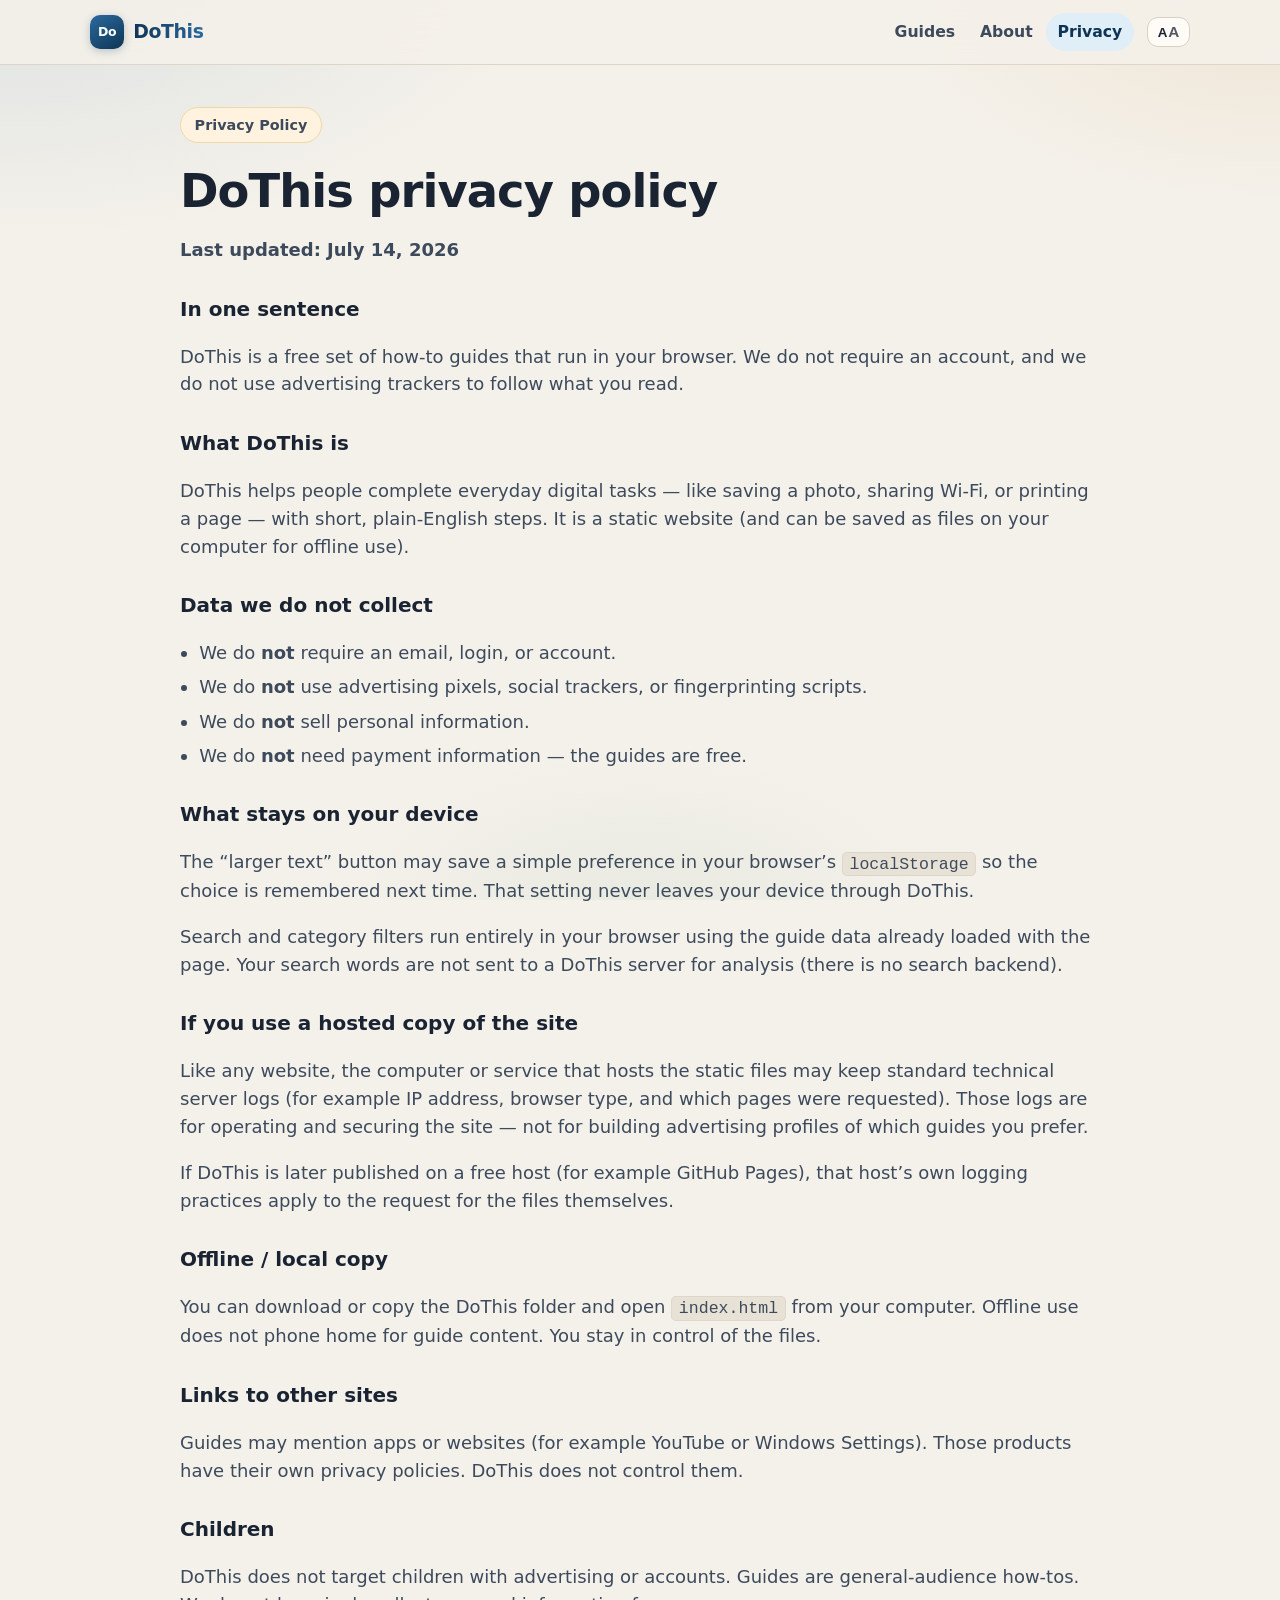
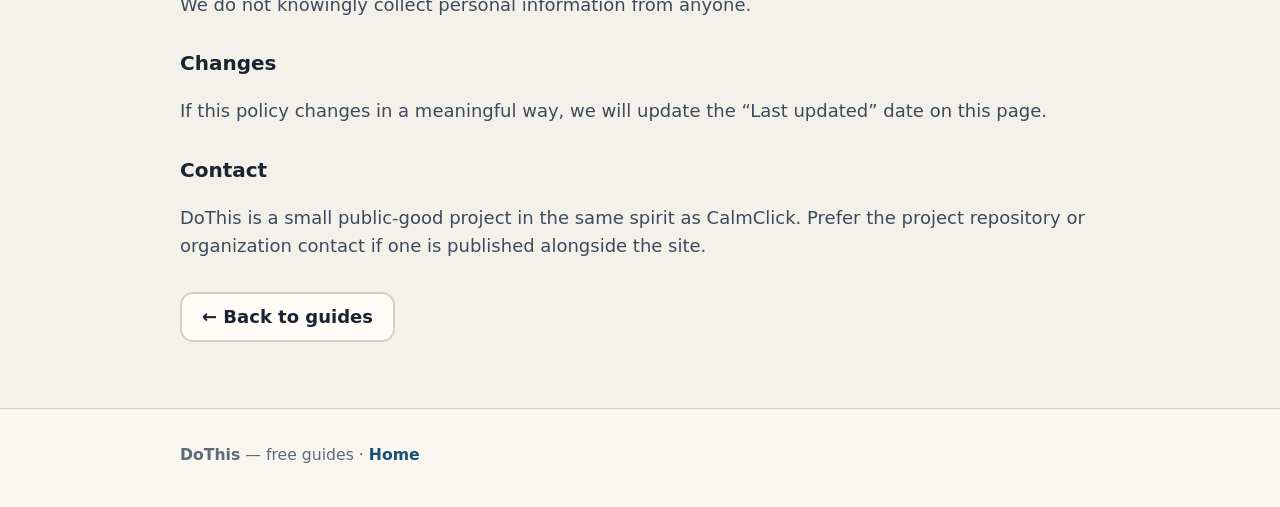
==== privacy.html @ 965942f6 "Launch DoThis: plain-English guides site for GitHub Pages." ====
<!DOCTYPE html>
<html lang="en">
<head>
  <meta charset="UTF-8" />
  <meta name="viewport" content="width=device-width, initial-scale=1" />
  <meta name="description" content="DoThis privacy policy — free plain-English tech guides. No accounts, no ad tracking of your reading." />
  <meta name="theme-color" content="#1a4f7a" />
  <meta name="color-scheme" content="light" />
  <title>Privacy Policy — DoThis</title>
  <link rel="icon" href="data:image/svg+xml,%3Csvg xmlns='http://www.w3.org/2000/svg' viewBox='0 0 64 64'%3E%3Crect width='64' height='64' rx='14' fill='%231a4f7a'/%3E%3Cpath d='M16 22h24M16 32h32M16 42h20' stroke='%23fff3df' stroke-width='5' stroke-linecap='round'/%3E%3Ccircle cx='48' cy='42' r='8' fill='%23c4781a'/%3E%3Cpath d='M45 42l2.2 2.2 4.3-4.8' stroke='%23fff' stroke-width='2.2' fill='none' stroke-linecap='round' stroke-linejoin='round'/%3E%3C/svg%3E" />
  <link rel="stylesheet" href="styles.css" />
</head>
<body>
  <a class="skip-link" href="#main">Skip to main content</a>

  <header class="site-header">
    <div class="wrap-wide header-inner">
      <a class="brand" href="index.html" aria-label="DoThis home">
        <span class="brand-mark" aria-hidden="true">Do</span>
        <span class="brand-text">DoThis</span>
      </a>
      <nav class="nav" aria-label="Primary">
        <a href="index.html#guides" class="nav-keep">Guides</a>
        <a href="index.html#about">About</a>
        <a href="privacy.html" aria-current="page">Privacy</a>
      </nav>
      <button type="button" class="text-size-btn" id="textSizeBtn" aria-pressed="false" title="Make text larger">
        A<span class="text-size-plus">A</span>
      </button>
    </div>
  </header>

  <main id="main" class="legal-page">
    <div class="wrap">
      <p class="eyebrow">Privacy Policy</p>
      <h1>DoThis privacy policy</h1>
      <p class="section-sub">Last updated: July 14, 2026</p>

      <h2>In one sentence</h2>
      <p>
        DoThis is a free set of how‑to guides that run in your browser.
        We do not require an account, and we do not use advertising trackers to follow what you read.
      </p>

      <h2>What DoThis is</h2>
      <p>
        DoThis helps people complete everyday digital tasks — like saving a photo, sharing Wi‑Fi,
        or printing a page — with short, plain‑English steps. It is a static website (and can be
        saved as files on your computer for offline use).
      </p>

      <h2>Data we do not collect</h2>
      <ul class="privacy-list">
        <li>We do <strong>not</strong> require an email, login, or account.</li>
        <li>We do <strong>not</strong> use advertising pixels, social trackers, or fingerprinting scripts.</li>
        <li>We do <strong>not</strong> sell personal information.</li>
        <li>We do <strong>not</strong> need payment information — the guides are free.</li>
      </ul>

      <h2>What stays on your device</h2>
      <p>
        The “larger text” button may save a simple preference in your browser’s
        <code>localStorage</code> so the choice is remembered next time. That setting never
        leaves your device through DoThis.
      </p>
      <p>
        Search and category filters run entirely in your browser using the guide data already
        loaded with the page. Your search words are not sent to a DoThis server for analysis
        (there is no search backend).
      </p>

      <h2>If you use a hosted copy of the site</h2>
      <p>
        Like any website, the computer or service that hosts the static files may keep standard
        technical server logs (for example IP address, browser type, and which pages were requested).
        Those logs are for operating and securing the site — not for building advertising profiles
        of which guides you prefer.
      </p>
      <p>
        If DoThis is later published on a free host (for example GitHub Pages), that host’s own
        logging practices apply to the request for the files themselves.
      </p>

      <h2>Offline / local copy</h2>
      <p>
        You can download or copy the DoThis folder and open <code>index.html</code> from your
        computer. Offline use does not phone home for guide content. You stay in control of the files.
      </p>

      <h2>Links to other sites</h2>
      <p>
        Guides may mention apps or websites (for example YouTube or Windows Settings). Those
        products have their own privacy policies. DoThis does not control them.
      </p>

      <h2>Children</h2>
      <p>
        DoThis does not target children with advertising or accounts. Guides are general‑audience
        how‑tos. We do not knowingly collect personal information from anyone.
      </p>

      <h2>Changes</h2>
      <p>
        If this policy changes in a meaningful way, we will update the “Last updated” date on this page.
      </p>

      <h2>Contact</h2>
      <p>
        DoThis is a small public‑good project in the same spirit as CalmClick.
        Prefer the project repository or organization contact if one is published alongside the site.
      </p>

      <p style="margin-top: 2rem">
        <a class="btn btn-secondary" href="index.html">← Back to guides</a>
      </p>
    </div>
  </main>

  <footer class="site-footer">
    <div class="wrap">
      <p><strong>DoThis</strong> — free guides · <a href="index.html">Home</a></p>
    </div>
  </footer>

  <script src="config.js"></script>
  <script src="app.js"></script>
</body>
</html>
---- styles.css ----
/* DoThis — warm, patient, high-contrast guides for everyone */

:root {
  --bg: #f4f1ea;
  --bg-soft: #e8e2d6;
  --surface: #fffcf7;
  --ink: #1a2332;
  --ink-soft: #3d4a5c;
  --muted: #5c6b7a;
  --line: #d8d0c2;
  --brand: #1a4f7a;
  --brand-mid: #2a6a9e;
  --brand-dark: #0f3554;
  --brand-soft: #e0eef8;
  --accent: #c4781a;
  --accent-deep: #8a5210;
  --accent-soft: #fff3df;
  --safe: #1b6b3a;
  --safe-bg: #e6f5eb;
  --safe-line: #b5dfc4;
  --radius: 18px;
  --radius-sm: 12px;
  --shadow: 0 12px 36px rgba(26, 35, 50, 0.07);
  --shadow-sm: 0 4px 14px rgba(26, 35, 50, 0.05);
  --font: "Segoe UI", system-ui, -apple-system, Roboto, "Helvetica Neue", Arial, sans-serif;
  --fs-base: 1.125rem;
  --fs-lead: 1.32rem;
  --fs-h1: clamp(2.05rem, 4.2vw, 2.9rem);
  --fs-h2: clamp(1.45rem, 2.5vw, 1.95rem);
  --space: clamp(1rem, 3vw, 1.75rem);
  --max: 920px;
  --max-wide: 1100px;
  --header-h: 4rem;
}

* {
  box-sizing: border-box;
}

html {
  scroll-behavior: smooth;
}

body {
  margin: 0;
  font-family: var(--font);
  font-size: var(--fs-base);
  line-height: 1.55;
  color: var(--ink);
  background-color: var(--bg);
  background-image:
    radial-gradient(1000px 520px at 0% -5%, rgba(42, 106, 158, 0.12) 0%, transparent 55%),
    radial-gradient(800px 420px at 100% 0%, rgba(196, 120, 26, 0.11) 0%, transparent 48%),
    radial-gradient(600px 300px at 50% 100%, rgba(27, 107, 58, 0.05) 0%, transparent 50%);
  background-attachment: fixed;
  min-height: 100vh;
}

body.text-large {
  --fs-base: 1.3rem;
  --fs-lead: 1.48rem;
  --fs-h1: clamp(2.3rem, 4.5vw, 3.2rem);
  --fs-h2: clamp(1.65rem, 3vw, 2.2rem);
}

::selection {
  background: var(--brand-soft);
  color: var(--brand-dark);
}

.skip-link {
  position: absolute;
  left: -9999px;
  top: 0.5rem;
  background: var(--brand);
  color: #fff;
  padding: 0.6rem 1rem;
  border-radius: 8px;
  z-index: 100;
  text-decoration: none;
  font-weight: 700;
}

.skip-link:focus {
  left: 0.5rem;
}

.wrap {
  width: min(100% - 2rem, var(--max));
  margin-inline: auto;
}

.wrap-wide {
  width: min(100% - 2rem, var(--max-wide));
  margin-inline: auto;
}

/* ——— Header ——— */
.site-header {
  position: sticky;
  top: 0;
  z-index: 50;
  backdrop-filter: blur(14px) saturate(1.2);
  background: rgba(244, 241, 234, 0.88);
  border-bottom: 1px solid rgba(216, 208, 194, 0.85);
}

.header-inner {
  display: flex;
  align-items: center;
  gap: 0.85rem;
  min-height: var(--header-h);
}

.brand {
  display: inline-flex;
  align-items: center;
  gap: 0.55rem;
  text-decoration: none;
  color: var(--ink);
  font-weight: 750;
  font-size: 1.18rem;
  letter-spacing: -0.02em;
}

.brand:hover .brand-mark {
  transform: scale(1.05);
}

.brand-mark {
  display: grid;
  place-items: center;
  width: 2.15rem;
  height: 2.15rem;
  border-radius: 10px;
  background: linear-gradient(145deg, var(--brand-mid) 0%, var(--brand-dark) 100%);
  color: #fff;
  font-size: 0.78rem;
  font-weight: 800;
  letter-spacing: -0.02em;
  box-shadow: 0 2px 8px rgba(15, 53, 84, 0.25);
  transition: transform 0.15s ease;
}

.brand-text {
  background: linear-gradient(90deg, var(--brand-dark), var(--brand-mid));
  -webkit-background-clip: text;
  background-clip: text;
  color: transparent;
}

.nav {
  display: flex;
  flex-wrap: wrap;
  gap: 0.2rem 0.15rem;
  margin-left: auto;
  align-items: center;
}

.nav a {
  color: var(--ink-soft);
  text-decoration: none;
  font-weight: 650;
  font-size: 0.98rem;
  padding: 0.4rem 0.7rem;
  border-radius: 999px;
  transition: background 0.12s, color 0.12s;
}

.nav a:hover,
.nav a:focus-visible {
  color: var(--brand-dark);
  background: var(--brand-soft);
  outline: none;
}

.nav a[aria-current="page"] {
  color: var(--brand-dark);
  background: var(--brand-soft);
}

.text-size-btn {
  border: 1.5px solid var(--line);
  background: var(--surface);
  color: var(--ink);
  border-radius: 11px;
  padding: 0.4rem 0.6rem;
  font-weight: 700;
  cursor: pointer;
  line-height: 1;
  flex-shrink: 0;
  transition: background 0.12s, border-color 0.12s, box-shadow 0.12s;
}

.text-size-btn:hover {
  border-color: #b0c4d8;
  box-shadow: var(--shadow-sm);
}

.text-size-btn .text-size-plus {
  font-size: 1.15em;
  margin-left: 1px;
  opacity: 0.75;
}

.text-size-btn[aria-pressed="true"] {
  background: var(--brand-soft);
  border-color: #9bbad4;
  color: var(--brand-dark);
}

/* ——— Hero ——— */
.hero {
  padding: calc(var(--space) * 1.85) 0 calc(var(--space) * 0.85);
}

.hero-inner {
  display: grid;
  gap: 1.75rem;
  align-items: center;
}

@media (min-width: 880px) {
  .hero-inner {
    grid-template-columns: 1.35fr 0.9fr;
    gap: 2.5rem;
  }
}

.eyebrow {
  display: inline-flex;
  align-items: center;
  gap: 0.4rem;
  margin: 0 0 0.85rem;
  padding: 0.35rem 0.85rem;
  border-radius: 999px;
  background: var(--accent-soft);
  color: var(--accent-deep);
  font-weight: 750;
  font-size: 0.9rem;
  border: 1px solid #efd8a8;
}

.hero h1 {
  margin: 0 0 0.85rem;
  font-size: var(--fs-h1);
  line-height: 1.12;
  letter-spacing: -0.025em;
  color: var(--ink);
}

.hero h1 .accent-line {
  color: var(--brand);
}

.lede {
  margin: 0 0 1.35rem;
  font-size: var(--fs-lead);
  color: var(--ink-soft);
  max-width: 36em;
}

.hero-actions {
  display: flex;
  flex-wrap: wrap;
  gap: 0.65rem;
  margin-bottom: 1.25rem;
}

.trust-row {
  display: flex;
  flex-wrap: wrap;
  gap: 0.55rem 1.15rem;
  list-style: none;
  margin: 0;
  padding: 0;
  color: var(--muted);
  font-weight: 650;
  font-size: 0.96rem;
}

.trust-row li {
  display: inline-flex;
  align-items: center;
  gap: 0.35rem;
}

.trust-row li::before {
  content: "";
  width: 1.05rem;
  height: 1.05rem;
  border-radius: 50%;
  background: var(--safe-bg);
  border: 1.5px solid var(--safe-line);
  background-image: url("data:image/svg+xml,%3Csvg xmlns='http://www.w3.org/2000/svg' viewBox='0 0 16 16'%3E%3Cpath d='M3.5 8.5l3 3 6-7' fill='none' stroke='%231b6b3a' stroke-width='2' stroke-linecap='round' stroke-linejoin='round'/%3E%3C/svg%3E");
  background-size: 12px;
  background-repeat: no-repeat;
  background-position: center;
  flex-shrink: 0;
}

/* Hero visual card */
.hero-card {
  background: var(--surface);
  border: 1px solid var(--line);
  border-radius: calc(var(--radius) + 4px);
  padding: 1.25rem 1.3rem 1.35rem;
  box-shadow: var(--shadow);
  position: relative;
  overflow: hidden;
}

.hero-card::before {
  content: "";
  position: absolute;
  inset: 0 0 auto 0;
  height: 4px;
  background: linear-gradient(90deg, var(--brand-mid), var(--accent));
}

.hero-card-label {
  margin: 0 0 0.75rem;
  font-size: 0.85rem;
  font-weight: 750;
  text-transform: uppercase;
  letter-spacing: 0.06em;
  color: var(--muted);
}

.hero-sample {
  display: flex;
  flex-direction: column;
  gap: 0.55rem;
}

.hero-sample-step {
  display: flex;
  gap: 0.75rem;
  align-items: flex-start;
  padding: 0.65rem 0.75rem;
  background: var(--bg);
  border-radius: var(--radius-sm);
  border: 1px solid rgba(216, 208, 194, 0.7);
}

.hero-sample-num {
  width: 1.75rem;
  height: 1.75rem;
  border-radius: 50%;
  background: var(--brand-soft);
  color: var(--brand-dark);
  font-weight: 800;
  font-size: 0.9rem;
  display: grid;
  place-items: center;
  flex-shrink: 0;
}

.hero-sample-step p {
  margin: 0;
  font-size: 0.98rem;
  color: var(--ink-soft);
  line-height: 1.4;
}

.hero-sample-done {
  margin-top: 0.35rem;
  padding: 0.7rem 0.85rem;
  background: var(--safe-bg);
  border: 1px solid var(--safe-line);
  border-radius: var(--radius-sm);
  font-size: 0.95rem;
  color: var(--ink);
}

.hero-sample-done strong {
  color: var(--safe);
}

/* ——— Search ——— */
.search-panel {
  padding: 0 0 var(--space);
}

.search-box {
  display: flex;
  flex-direction: column;
  gap: 0.55rem;
  background: var(--surface);
  border: 1px solid var(--line);
  border-radius: calc(var(--radius) + 2px);
  padding: 1.15rem 1.25rem 1.25rem;
  box-shadow: var(--shadow);
}

.search-box label {
  font-weight: 750;
  color: var(--ink);
  font-size: 1.05rem;
}

.search-field {
  position: relative;
}

.search-field .search-icon {
  position: absolute;
  left: 0.95rem;
  top: 50%;
  transform: translateY(-50%);
  width: 1.25rem;
  height: 1.25rem;
  opacity: 0.45;
  pointer-events: none;
}

.search-box input[type="search"] {
  width: 100%;
  font: inherit;
  font-size: 1.15rem;
  padding: 0.85rem 1rem 0.85rem 2.75rem;
  border: 2px solid var(--line);
  border-radius: var(--radius-sm);
  color: var(--ink);
  background: #fff;
  transition: border-color 0.12s, box-shadow 0.12s;
}

.search-box input[type="search"]::placeholder {
  color: #8a97a6;
}

.search-box input[type="search"]:focus {
  outline: none;
  border-color: var(--brand-mid);
  box-shadow: 0 0 0 4px var(--brand-soft);
}

.search-hint {
  margin: 0;
  color: var(--muted);
  font-size: 0.95rem;
}

/* Categories */
.cat-row {
  display: flex;
  flex-wrap: wrap;
  gap: 0.45rem;
  margin: 0.65rem 0 0;
  padding: 0;
  list-style: none;
}

.cat-btn {
  font: inherit;
  font-weight: 650;
  font-size: 0.95rem;
  padding: 0.5rem 0.95rem;
  border-radius: 999px;
  border: 1.5px solid var(--line);
  background: #fff;
  color: var(--ink-soft);
  cursor: pointer;
  transition: background 0.12s, border-color 0.12s, color 0.12s, box-shadow 0.12s;
}

.cat-btn:hover,
.cat-btn:focus-visible {
  border-color: var(--brand-mid);
  color: var(--brand-dark);
  outline: none;
  box-shadow: var(--shadow-sm);
}

.cat-btn[aria-pressed="true"] {
  background: var(--brand);
  border-color: var(--brand);
  color: #fff;
  box-shadow: 0 2px 10px rgba(26, 79, 122, 0.28);
}

/* ——— Guide cards ——— */
.guides-section {
  padding: 0.25rem 0 calc(var(--space) * 2.2);
}

.section-head {
  display: flex;
  flex-wrap: wrap;
  align-items: baseline;
  justify-content: space-between;
  gap: 0.5rem 1rem;
  margin-bottom: 1.15rem;
}

.guides-section h2 {
  margin: 0;
  font-size: var(--fs-h2);
  letter-spacing: -0.02em;
}

.section-sub {
  margin: 0;
  color: var(--muted);
  font-weight: 600;
}

.guide-grid {
  display: grid;
  grid-template-columns: repeat(auto-fill, minmax(270px, 1fr));
  gap: 1rem;
}

.guide-card {
  display: flex;
  flex-direction: column;
  gap: 0.5rem;
  background: var(--surface);
  border: 1px solid var(--line);
  border-radius: var(--radius);
  padding: 1.2rem 1.25rem 1.15rem;
  text-decoration: none;
  color: inherit;
  box-shadow: var(--shadow-sm);
  transition: border-color 0.15s, box-shadow 0.15s, transform 0.15s;
  min-height: 100%;
  position: relative;
  overflow: hidden;
}

.guide-card::before {
  content: "";
  position: absolute;
  left: 0;
  top: 0;
  bottom: 0;
  width: 4px;
  background: var(--card-accent, var(--brand-mid));
  opacity: 0.85;
}

.guide-card[data-category="computer"] { --card-accent: #2a6a9e; }
.guide-card[data-category="phone"] { --card-accent: #5b4d9a; }
.guide-card[data-category="web"] { --card-accent: #1a8a6e; }
.guide-card[data-category="email"] { --card-accent: #c4781a; }
.guide-card[data-category="home"] { --card-accent: #b54d5a; }

.guide-card:hover,
.guide-card:focus-visible {
  border-color: #b5c9dc;
  box-shadow: var(--shadow);
  transform: translateY(-3px);
  outline: none;
}

.guide-card-top {
  display: flex;
  align-items: center;
  justify-content: space-between;
  gap: 0.5rem;
  margin-bottom: 0.15rem;
}

.guide-card-icon {
  width: 2.4rem;
  height: 2.4rem;
  border-radius: 12px;
  display: grid;
  place-items: center;
  font-size: 1.2rem;
  background: var(--bg);
  border: 1px solid rgba(216, 208, 194, 0.8);
}

.guide-card-arrow {
  color: var(--brand-mid);
  font-weight: 700;
  font-size: 1.1rem;
  opacity: 0;
  transform: translateX(-4px);
  transition: opacity 0.15s, transform 0.15s;
}

.guide-card:hover .guide-card-arrow,
.guide-card:focus-visible .guide-card-arrow {
  opacity: 1;
  transform: translateX(0);
}

.guide-card h3 {
  margin: 0;
  font-size: 1.12rem;
  line-height: 1.3;
  color: var(--brand-dark);
  letter-spacing: -0.015em;
}

.guide-card p {
  margin: 0;
  color: var(--ink-soft);
  flex: 1;
  font-size: 0.98rem;
}

.meta-row {
  display: flex;
  flex-wrap: wrap;
  gap: 0.35rem;
  margin-top: 0.4rem;
}

.meta-pill {
  display: inline-block;
  padding: 0.22rem 0.55rem;
  border-radius: 999px;
  background: var(--bg-soft);
  color: var(--muted);
  font-size: 0.82rem;
  font-weight: 700;
}

.meta-pill.time {
  background: var(--brand-soft);
  color: var(--brand-dark);
}

.empty-state {
  grid-column: 1 / -1;
  background: var(--surface);
  border: 1.5px dashed var(--line);
  border-radius: var(--radius);
  padding: 2.25rem 1.35rem;
  text-align: center;
  color: var(--ink-soft);
}

.empty-state strong {
  display: block;
  color: var(--ink);
  margin-bottom: 0.35rem;
  font-size: 1.15rem;
}

/* ——— How it works strip ——— */
.how-strip {
  padding: calc(var(--space) * 1.4) 0;
  border-top: 1px solid var(--line);
  border-bottom: 1px solid var(--line);
  background: rgba(255, 252, 247, 0.65);
}

.how-strip h2 {
  margin: 0 0 1rem;
  font-size: var(--fs-h2);
  letter-spacing: -0.02em;
}

.how-grid {
  display: grid;
  grid-template-columns: repeat(auto-fit, minmax(200px, 1fr));
  gap: 1rem;
  margin: 0;
  padding: 0;
  list-style: none;
  counter-reset: how;
}

.how-grid li {
  background: var(--surface);
  border: 1px solid var(--line);
  border-radius: var(--radius);
  padding: 1.1rem 1.15rem 1.15rem;
  counter-increment: how;
  box-shadow: var(--shadow-sm);
}

.how-grid li::before {
  content: "Step " counter(how);
  display: block;
  font-size: 0.82rem;
  font-weight: 800;
  text-transform: uppercase;
  letter-spacing: 0.05em;
  color: var(--brand-mid);
  margin-bottom: 0.4rem;
}

.how-grid strong {
  display: block;
  margin-bottom: 0.3rem;
  color: var(--ink);
  font-size: 1.05rem;
}

.how-grid span {
  color: var(--ink-soft);
  font-size: 0.98rem;
}

/* ——— Values ——— */
.values {
  padding: calc(var(--space) * 1.5) 0;
  background:
    linear-gradient(160deg, var(--brand-dark) 0%, #163a5c 55%, #1a4a3a 100%);
  color: #e8eef5;
}

.values h2 {
  margin: 0 0 0.35rem;
  font-size: var(--fs-h2);
  color: #fff;
  letter-spacing: -0.02em;
}

.values-intro {
  margin: 0 0 1.15rem;
  color: #b8c9db;
  max-width: 36em;
}

.values-grid {
  display: grid;
  grid-template-columns: repeat(auto-fit, minmax(200px, 1fr));
  gap: 0.85rem;
  margin: 0;
  padding: 0;
  list-style: none;
}

.values-grid li {
  background: rgba(255, 255, 255, 0.07);
  border: 1px solid rgba(255, 255, 255, 0.1);
  border-radius: var(--radius-sm);
  padding: 1.05rem 1.1rem;
  backdrop-filter: blur(4px);
}

.values-grid strong {
  display: block;
  color: #fff;
  margin-bottom: 0.3rem;
  font-size: 1.05rem;
}

.values-grid span {
  color: #c5d3e3;
  font-size: 0.97rem;
}

/* ——— Get offline ——— */
.get-section {
  padding: calc(var(--space) * 1.6) 0;
}

.get-card {
  display: grid;
  gap: 1.25rem;
  background: var(--surface);
  border: 1px solid var(--line);
  border-radius: calc(var(--radius) + 2px);
  padding: 1.4rem 1.45rem;
  box-shadow: var(--shadow);
  align-items: center;
}

@media (min-width: 720px) {
  .get-card {
    grid-template-columns: 1fr auto;
  }
}

.get-card h2 {
  margin: 0 0 0.4rem;
  font-size: var(--fs-h2);
  letter-spacing: -0.02em;
}

.get-card p {
  margin: 0;
  color: var(--ink-soft);
  max-width: 38em;
}

.get-card .get-actions {
  display: flex;
  flex-direction: column;
  gap: 0.5rem;
  align-items: stretch;
}

.get-card .get-note {
  font-size: 0.9rem;
  color: var(--muted);
  text-align: center;
}

/* ——— Footer ——— */
.site-footer {
  padding: 1.75rem 0 2.25rem;
  border-top: 1px solid var(--line);
  color: var(--muted);
  font-size: 0.98rem;
  background: rgba(255, 252, 247, 0.5);
}

.site-footer a {
  color: var(--brand);
  font-weight: 650;
  text-decoration: none;
}

.site-footer a:hover {
  text-decoration: underline;
  text-underline-offset: 3px;
}

.site-footer p {
  margin: 0.35rem 0;
}

.footer-brand {
  font-weight: 750;
  color: var(--ink-soft);
}

/* ——— Guide page ——— */
.guide-hero {
  padding: calc(var(--space) * 1.35) 0 0.5rem;
}

.back-link {
  display: inline-flex;
  align-items: center;
  gap: 0.35rem;
  color: var(--brand);
  font-weight: 750;
  text-decoration: none;
  margin-bottom: 1.1rem;
  padding: 0.25rem 0;
}

.back-link:hover {
  text-decoration: underline;
  text-underline-offset: 3px;
}

.guide-hero h1 {
  margin: 0 0 0.55rem;
  font-size: var(--fs-h1);
  line-height: 1.12;
  letter-spacing: -0.025em;
}

.guide-summary {
  margin: 0 0 1rem;
  font-size: var(--fs-lead);
  color: var(--ink-soft);
  max-width: 40em;
}

.done-box {
  background: var(--safe-bg);
  border: 1px solid var(--safe-line);
  border-radius: var(--radius);
  padding: 1.05rem 1.2rem;
  margin: 0 0 1.5rem;
  box-shadow: 0 2px 0 rgba(27, 107, 58, 0.06);
}

.done-box strong {
  display: flex;
  align-items: center;
  gap: 0.4rem;
  color: var(--safe);
  margin-bottom: 0.3rem;
  font-size: 1rem;
}

.done-box p {
  margin: 0;
  color: var(--ink);
}

/* Platform tabs */
.platform-tabs {
  display: flex;
  flex-wrap: wrap;
  gap: 0.45rem;
  margin: 0 0 1.15rem;
  padding: 0;
  list-style: none;
}

.platform-tabs button {
  font: inherit;
  font-weight: 700;
  padding: 0.55rem 1.05rem;
  border-radius: 999px;
  border: 2px solid var(--line);
  background: var(--surface);
  color: var(--ink-soft);
  cursor: pointer;
  transition: background 0.12s, border-color 0.12s, color 0.12s, box-shadow 0.12s;
}

.platform-tabs button[aria-selected="true"] {
  background: var(--brand);
  border-color: var(--brand);
  color: #fff;
  box-shadow: 0 2px 10px rgba(26, 79, 122, 0.25);
}

.platform-tabs button:hover:not([aria-selected="true"]) {
  border-color: var(--brand-mid);
  color: var(--brand-dark);
}

/* Steps */
.steps-panel {
  background: var(--surface);
  border: 1px solid var(--line);
  border-radius: calc(var(--radius) + 2px);
  padding: 1.3rem 1.4rem 1.55rem;
  box-shadow: var(--shadow);
  margin-bottom: 1.25rem;
}

.steps-panel h2 {
  margin: 0 0 0.35rem;
  font-size: 1.28rem;
  letter-spacing: -0.015em;
}

.steps-panel .steps-intro {
  margin: 0 0 1rem;
  color: var(--muted);
  font-size: 0.98rem;
}

.step-list {
  margin: 0;
  padding: 0;
  list-style: none;
  counter-reset: step;
}

.step-list li {
  position: relative;
  counter-increment: step;
  padding: 1rem 0.35rem 1rem 3.4rem;
  border-top: 1px solid var(--line);
  color: var(--ink);
  line-height: 1.5;
}

.step-list li:first-child {
  border-top: none;
}

.step-list li::before {
  content: counter(step);
  position: absolute;
  left: 0;
  top: 0.95rem;
  width: 2.35rem;
  height: 2.35rem;
  border-radius: 50%;
  background: linear-gradient(145deg, var(--brand-soft), #cfe0f0);
  color: var(--brand-dark);
  font-weight: 800;
  display: grid;
  place-items: center;
  font-size: 1rem;
  border: 1px solid #b8d0e6;
}

.tips-panel {
  background: var(--accent-soft);
  border: 1px solid #efd4a4;
  border-radius: var(--radius);
  padding: 1.15rem 1.3rem;
  margin-bottom: 1.5rem;
}

.tips-panel h2 {
  margin: 0 0 0.65rem;
  font-size: 1.12rem;
  color: var(--accent-deep);
}

.tips-panel ul {
  margin: 0;
  padding-left: 1.2rem;
  color: var(--ink);
}

.tips-panel li {
  margin: 0.45rem 0;
}

.guide-actions {
  display: flex;
  flex-wrap: wrap;
  gap: 0.65rem;
  margin-bottom: 2.5rem;
}

/* Buttons */
.btn {
  display: inline-flex;
  align-items: center;
  justify-content: center;
  gap: 0.4rem;
  font: inherit;
  font-weight: 750;
  padding: 0.78rem 1.25rem;
  border-radius: 13px;
  border: 2px solid transparent;
  cursor: pointer;
  text-decoration: none;
  line-height: 1.2;
  transition: background 0.12s, border-color 0.12s, color 0.12s, box-shadow 0.12s, transform 0.12s;
}

.btn:active {
  transform: translateY(1px);
}

.btn-primary {
  background: linear-gradient(180deg, var(--brand-mid) 0%, var(--brand) 100%);
  color: #fff;
  box-shadow: 0 2px 10px rgba(26, 79, 122, 0.28);
}

.btn-primary:hover {
  background: var(--brand-dark);
  box-shadow: 0 4px 14px rgba(15, 53, 84, 0.3);
}

.btn-secondary {
  background: var(--surface);
  border-color: var(--line);
  color: var(--ink);
}

.btn-secondary:hover {
  border-color: var(--brand-mid);
  color: var(--brand-dark);
  background: #fff;
}

.btn-ghost {
  background: transparent;
  border-color: var(--line);
  color: var(--ink-soft);
}

.btn-ghost:hover {
  border-color: var(--brand-mid);
  color: var(--brand-dark);
  background: rgba(255, 252, 247, 0.7);
}

.related {
  padding: 0 0 2.75rem;
}

.related h2 {
  margin: 0 0 0.9rem;
  font-size: 1.28rem;
  letter-spacing: -0.015em;
}

/* Privacy / legal */
.legal-page {
  padding: calc(var(--space) * 1.5) 0 3rem;
}

.legal-page h1 {
  margin: 0 0 0.5rem;
  font-size: var(--fs-h1);
  letter-spacing: -0.02em;
}

.legal-page h2 {
  margin: 1.85rem 0 0.5rem;
  font-size: 1.25rem;
}

.legal-page p,
.legal-page li {
  color: var(--ink-soft);
}

.privacy-list {
  padding-left: 1.2rem;
}

.privacy-list li {
  margin: 0.4rem 0;
}

code {
  font-family: ui-monospace, "Cascadia Code", Consolas, monospace;
  font-size: 0.92em;
  background: var(--bg-soft);
  padding: 0.12em 0.4em;
  border-radius: 5px;
  border: 1px solid rgba(216, 208, 194, 0.6);
}

/* Focus visible global */
:focus-visible {
  outline: 3px solid var(--brand-mid);
  outline-offset: 2px;
}

button:focus:not(:focus-visible),
a:focus:not(:focus-visible) {
  outline: none;
}

/* Print */
@media print {
  .site-header,
  .back-link,
  .guide-actions,
  .related,
  .site-footer,
  .text-size-btn,
  .platform-tabs,
  .skip-link,
  .hero-actions,
  .search-panel,
  .how-strip,
  .values,
  .get-section {
    display: none !important;
  }

  body {
    background: #fff;
    font-size: 12pt;
    color: #000;
  }

  .steps-panel,
  .done-box,
  .tips-panel {
    box-shadow: none;
    break-inside: avoid;
  }

  .step-list li {
    break-inside: avoid;
  }

  .guide-hero h1 {
    font-size: 22pt;
  }

  .steps-platform[hidden] {
    display: block !important;
  }

  .steps-platform + .steps-platform {
    margin-top: 1.5rem;
    border-top: 2px solid #ccc;
    padding-top: 1rem;
  }

  .steps-platform h3.print-platform-label {
    display: block !important;
    font-size: 14pt;
    margin: 0 0 0.5rem;
  }
}

.steps-platform h3.print-platform-label {
  display: none;
}

/* Mobile */
@media (max-width: 640px) {
  .nav a {
    padding: 0.35rem 0.5rem;
    font-size: 0.92rem;
  }

  .header-inner {
    gap: 0.4rem;
  }

  .brand-text {
    font-size: 1.05rem;
  }

  .hero {
    padding-top: calc(var(--space) * 1.25);
  }
}
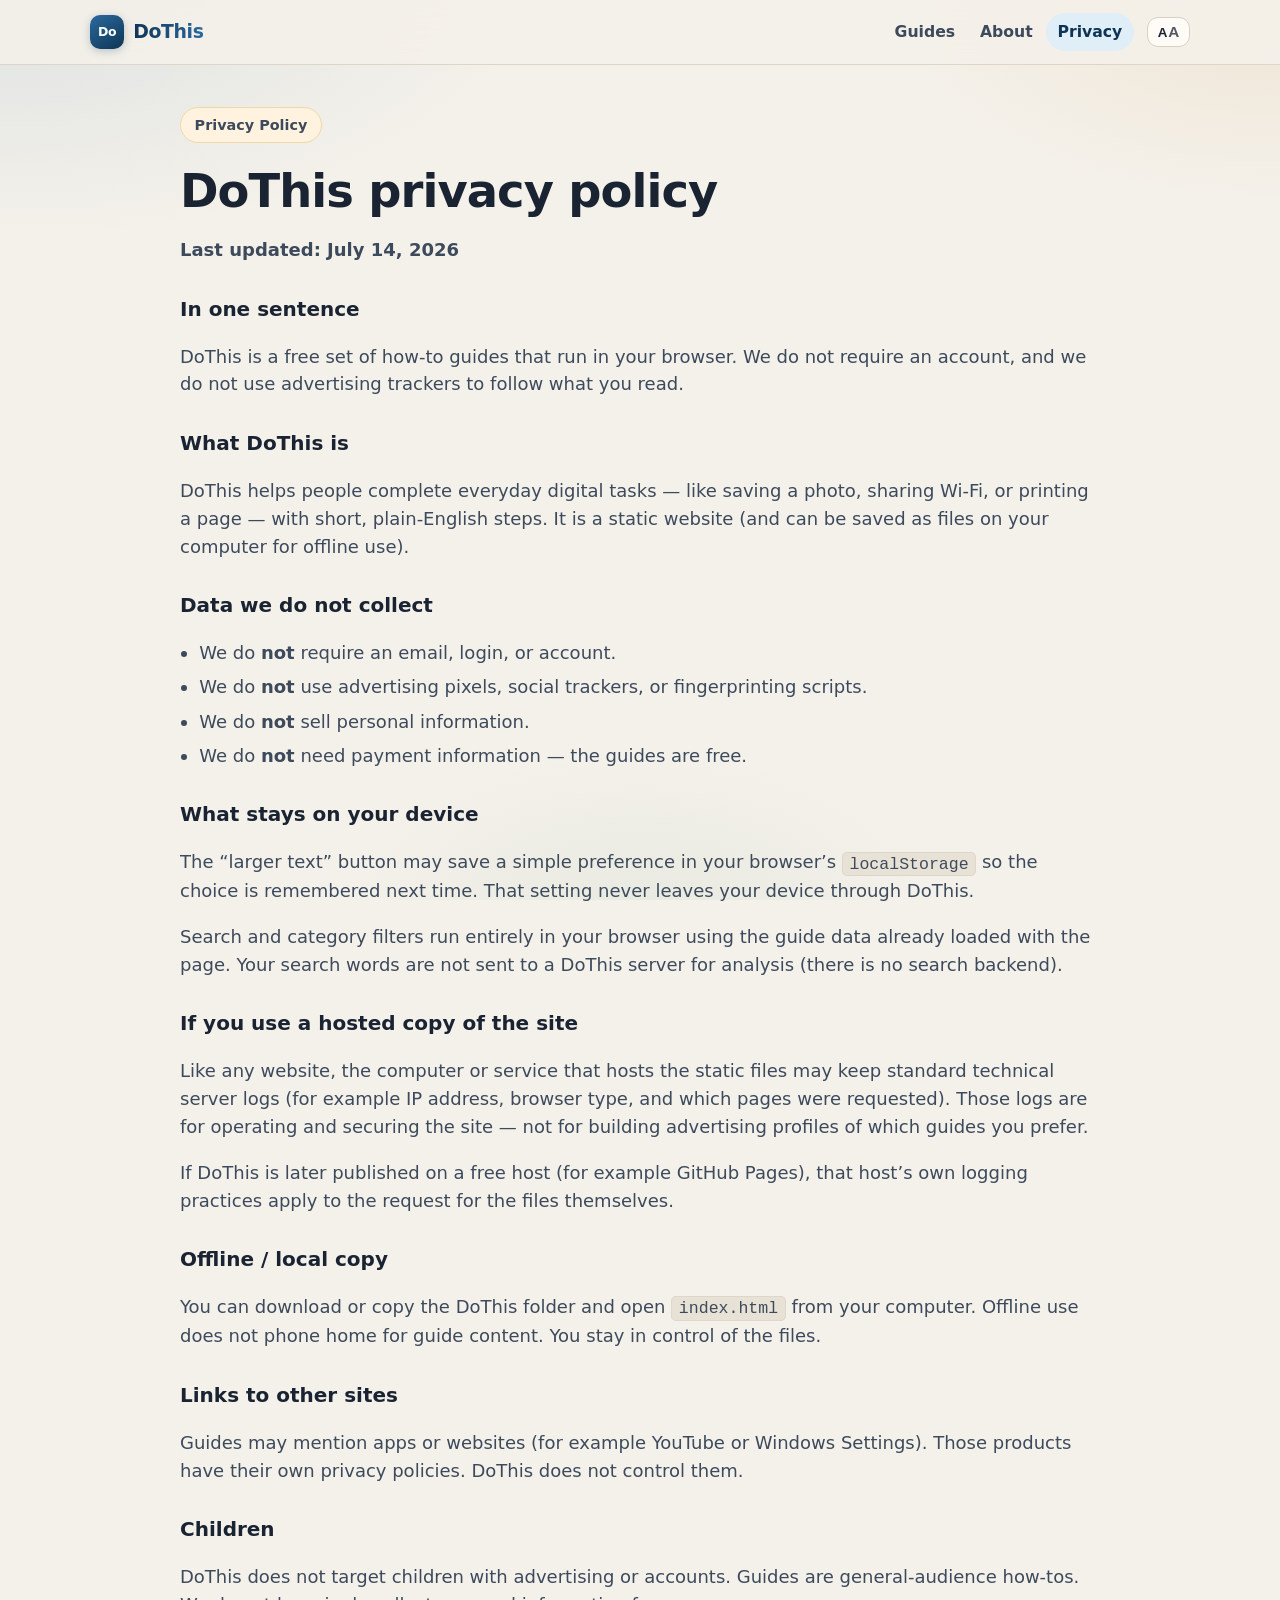
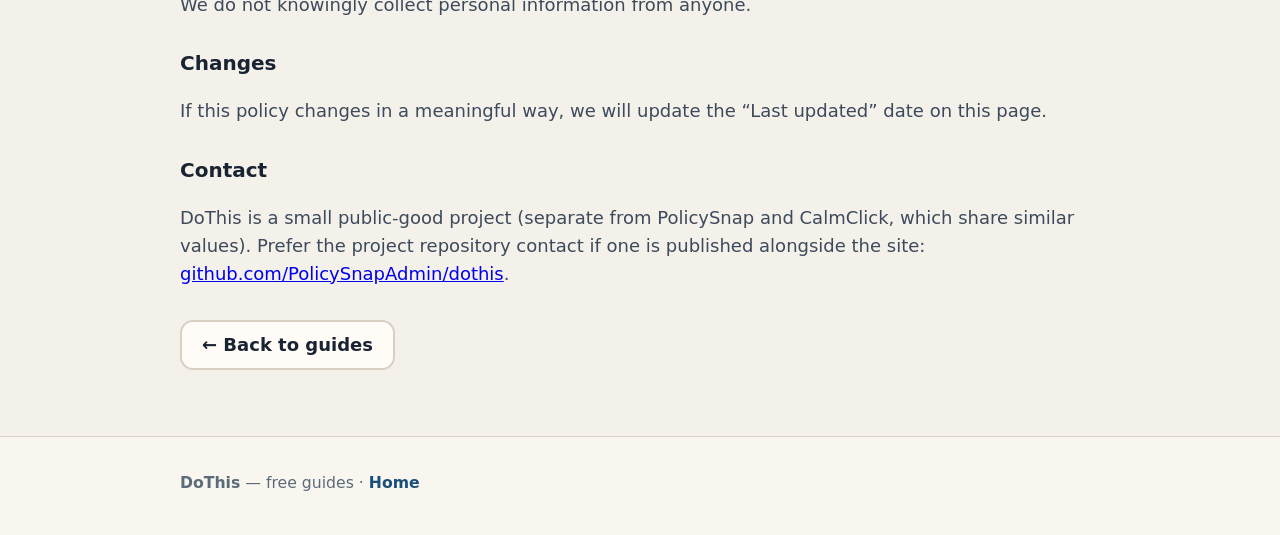
==== commit 0e7ece98: "Move DoThis to its own project under PolicySnapAdmin." ====
--- a/privacy.html
+++ b/privacy.html
@@ -106,8 +106,9 @@
 
       <h2>Contact</h2>
       <p>
-        DoThis is a small public‑good project in the same spirit as CalmClick.
-        Prefer the project repository or organization contact if one is published alongside the site.
+        DoThis is a small public‑good project (separate from PolicySnap and CalmClick, which share similar values).
+        Prefer the project repository contact if one is published alongside the site:
+        <a href="https://github.com/PolicySnapAdmin/dothis">github.com/PolicySnapAdmin/dothis</a>.
       </p>
 
       <p style="margin-top: 2rem">
--- a/styles.css
+++ b/styles.css
@@ -824,6 +824,18 @@
   color: var(--ink-soft);
 }
 
+.footer-sisters {
+  margin-top: 0.65rem !important;
+  padding-top: 0.65rem;
+  border-top: 1px solid var(--line);
+  font-size: 0.95rem;
+}
+
+.footer-sisters span {
+  font-weight: 700;
+  color: var(--ink-soft);
+}
+
 /* ——— Guide page ——— */
 .guide-hero {
   padding: calc(var(--space) * 1.35) 0 0.5rem;
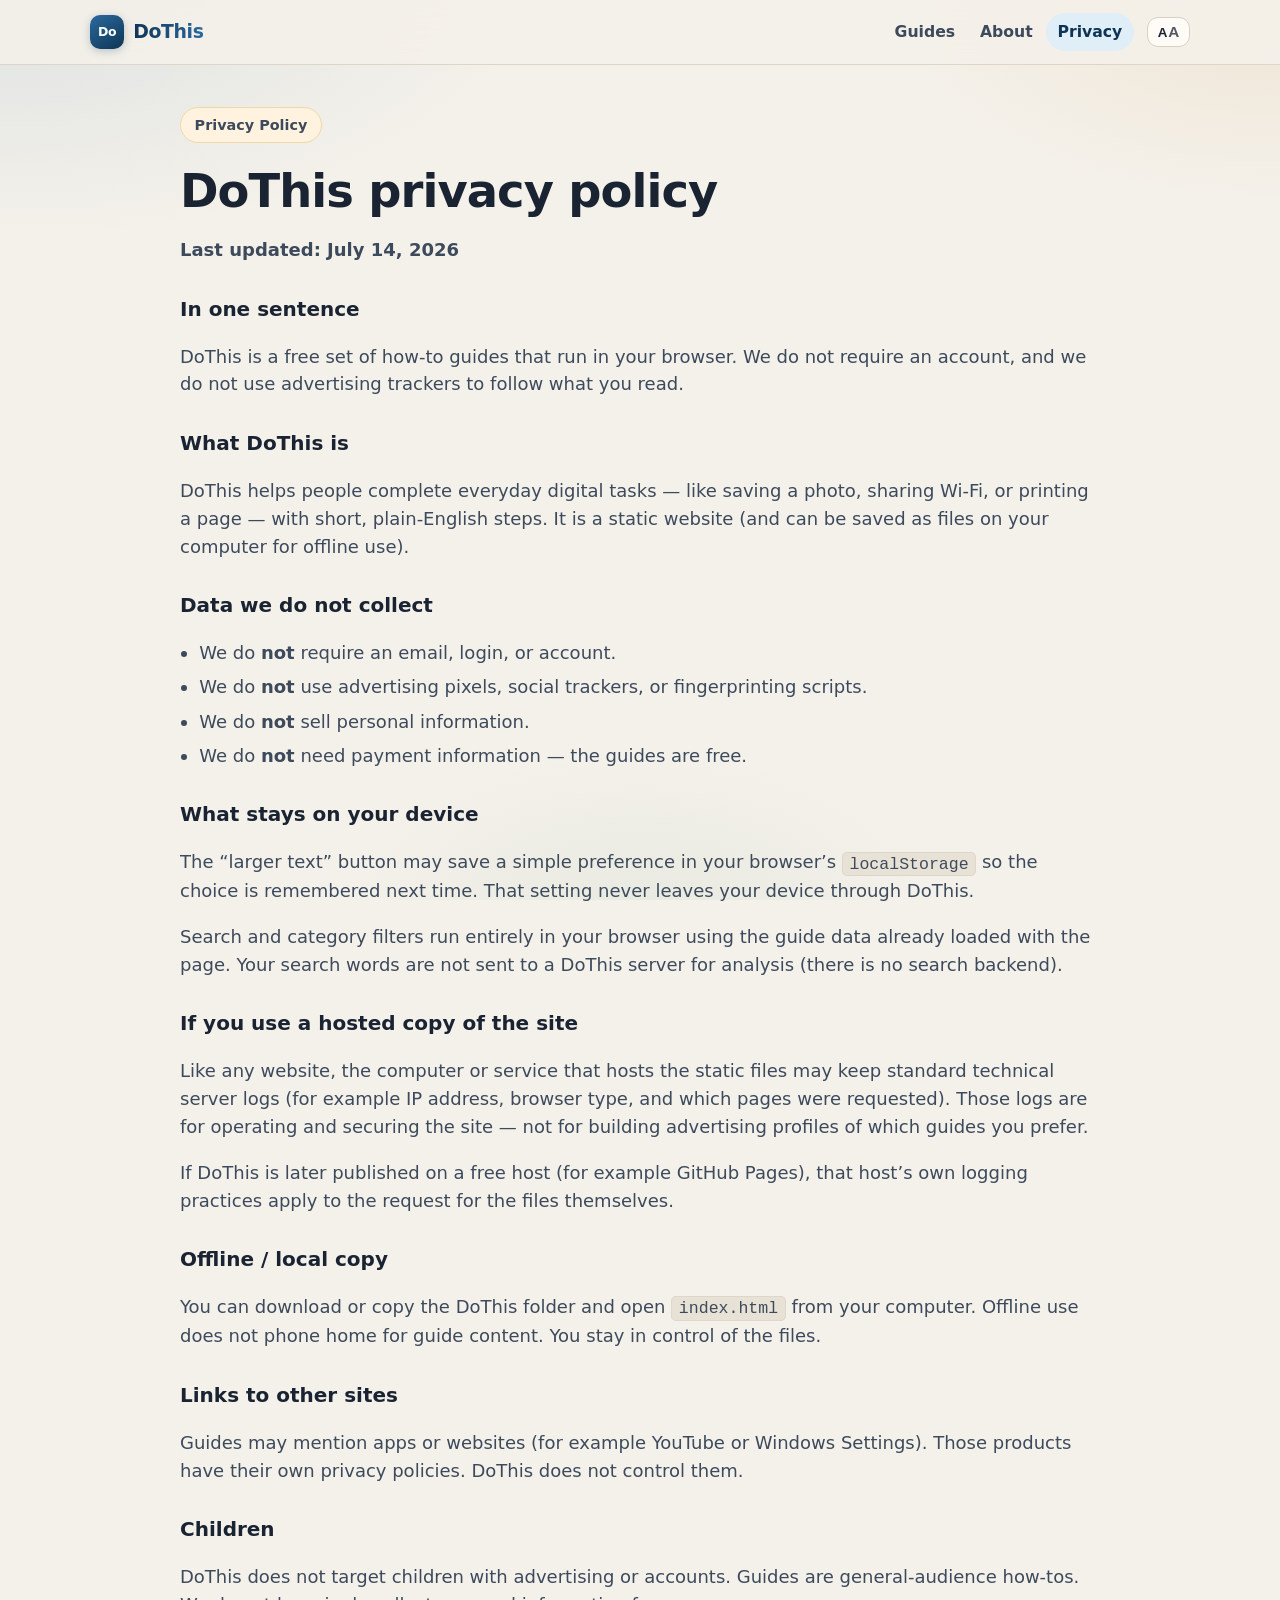
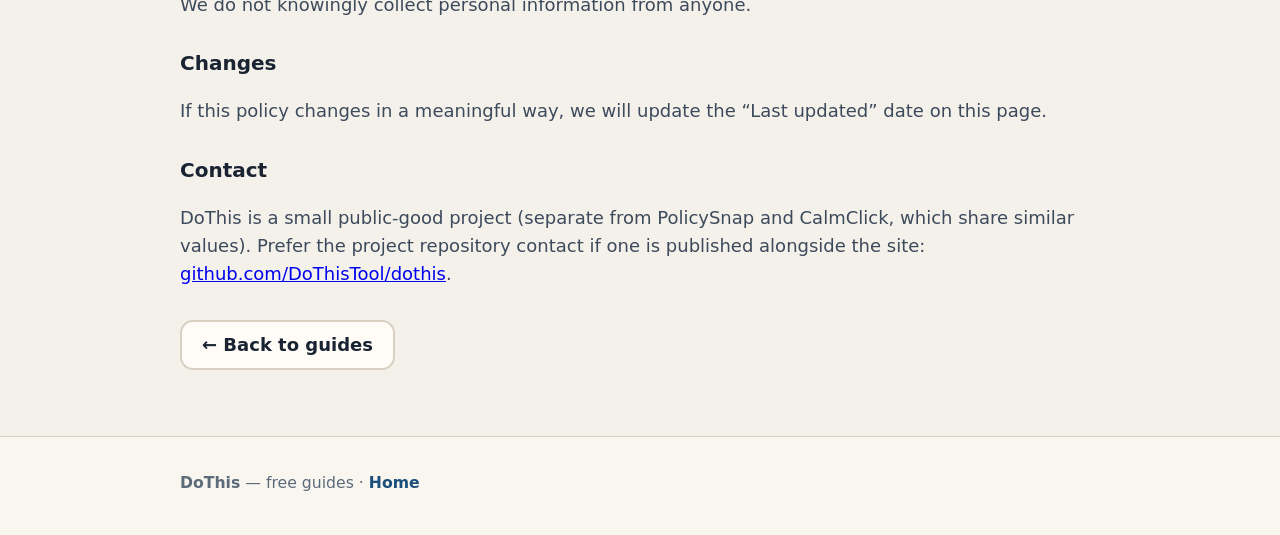
==== commit 1ace38f4: "Move DoThis to DoThisTool org (separate from PolicySnapAdmin)." ====
--- a/privacy.html
+++ b/privacy.html
@@ -108,7 +108,7 @@
       <p>
         DoThis is a small public‑good project (separate from PolicySnap and CalmClick, which share similar values).
         Prefer the project repository contact if one is published alongside the site:
-        <a href="https://github.com/PolicySnapAdmin/dothis">github.com/PolicySnapAdmin/dothis</a>.
+        <a href="https://github.com/DoThisTool/dothis">github.com/DoThisTool/dothis</a>.
       </p>
 
       <p style="margin-top: 2rem">
